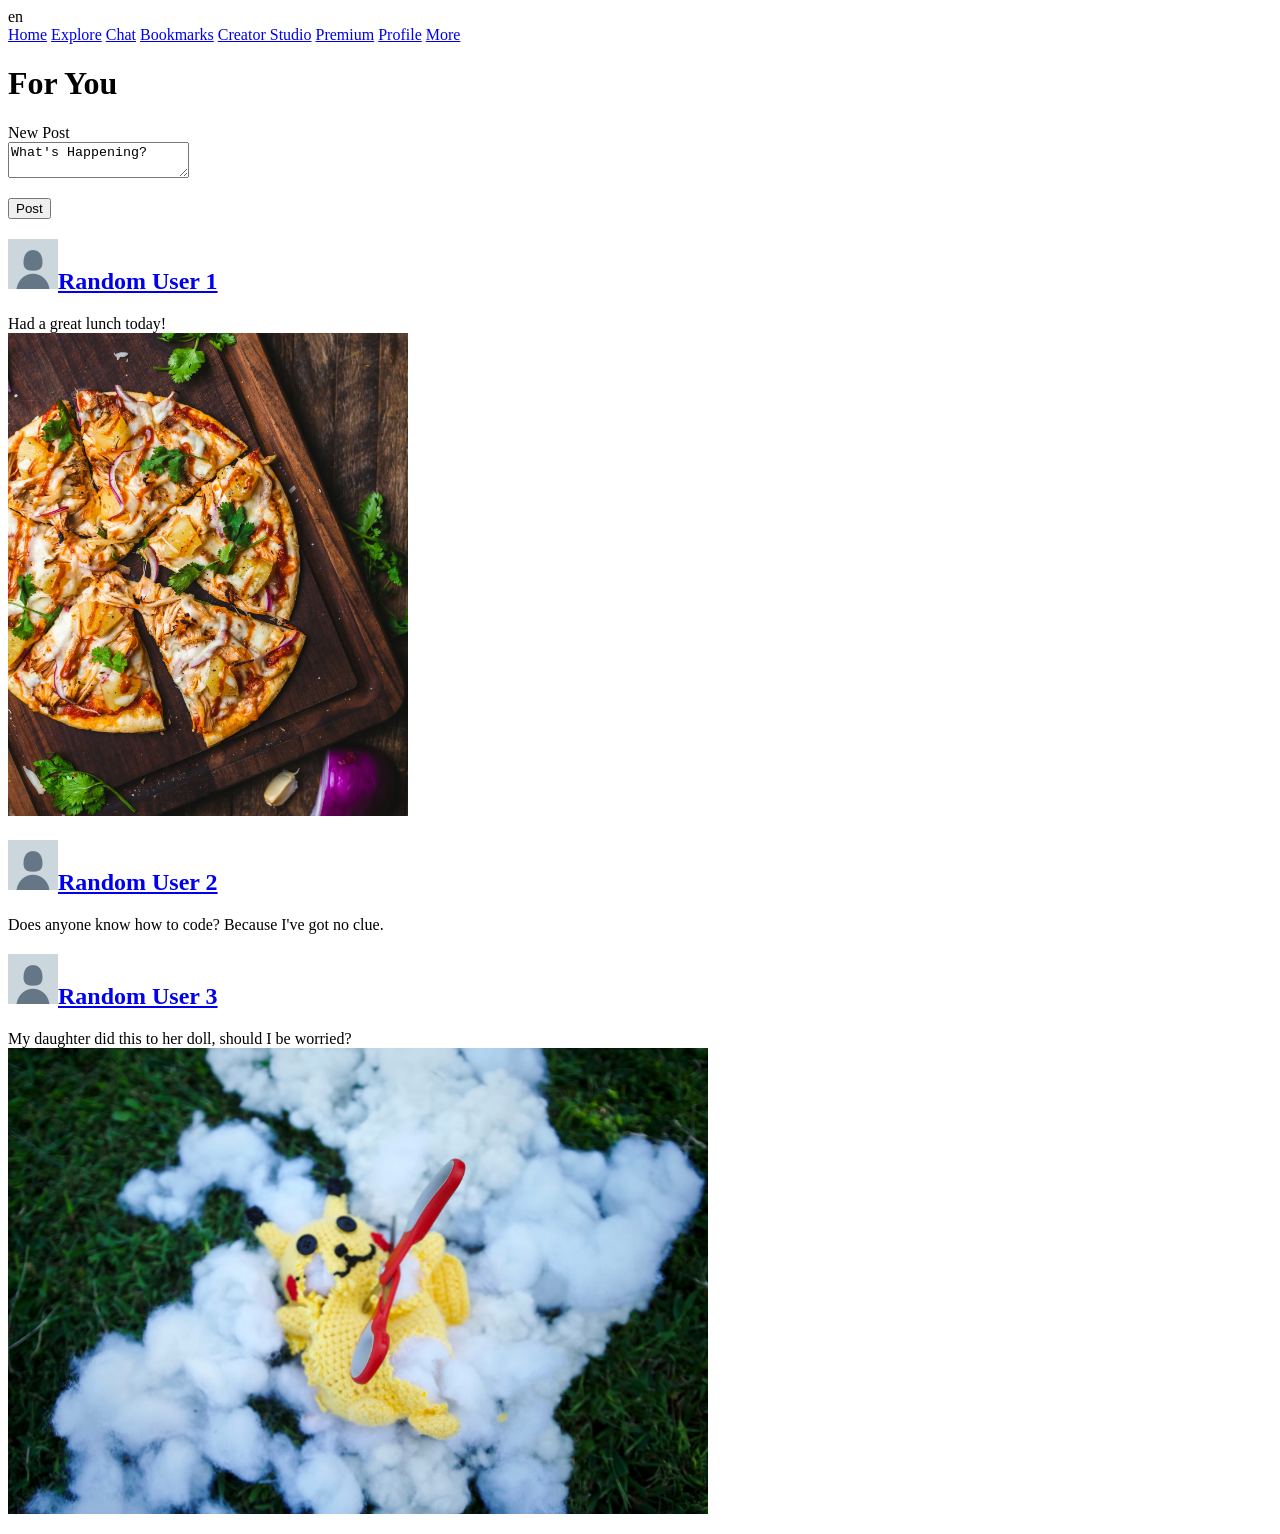
==== index.html @ c848cd58 "Add files via upload" ====
<!DOCTYPE html>
<lang>en</lang>
<head>
    <title>Twitter Clone</title>
</head>

<body>

<nav>
    <a href="/index">Home</a>
    <a href="/explore">Explore</a>
    <a href="/chat">Chat</a>
    <a href="/bookmarks">Bookmarks</a>
    <a href="/creatorstudio">Creator Studio</a>
    <a href="/premium">Premium</a>
    <a href="/profile">Profile</a>
    <a href="/more">More</a>
</nav>

<h1>For You</h1>
    <form>
        <p>New Post<br>
        <textarea>What's Happening?</textarea>
        </p>
        <input type="submit" value="Post">
    </form>
        
    <h2>
        <a href="/user1"><img src="photos/defaultpfp.png" alt="a simple gray silouette of a person" width="50">Random User 1</a>
    </h2>
        <p>Had a great lunch today!
        <br>
        <img src="photos/lunch.avif" alt="a good looking pizza" width="400"></p>
   
    <h2>
        <a href="/user2"><img src="photos/defaultpfp.png" alt="a simple gray silouette of a person" width="50">Random User 2</a>
    </h2>
        <p>Does anyone know how to code? Because I've got no clue.</p>

    <h2>
        <a href="/user3"><img src="photos/defaultpfp.png" alt="a simple gray sillouette of a person" width="50">Random User 3</a>
    </h2>
        <p>My daughter did this to her doll, should I be worried?
        <br>
        <img src="photos/pikachu.avif" alt="a knitted picachu doll that has been destroyed by scisors" width="700"></p>

</body>
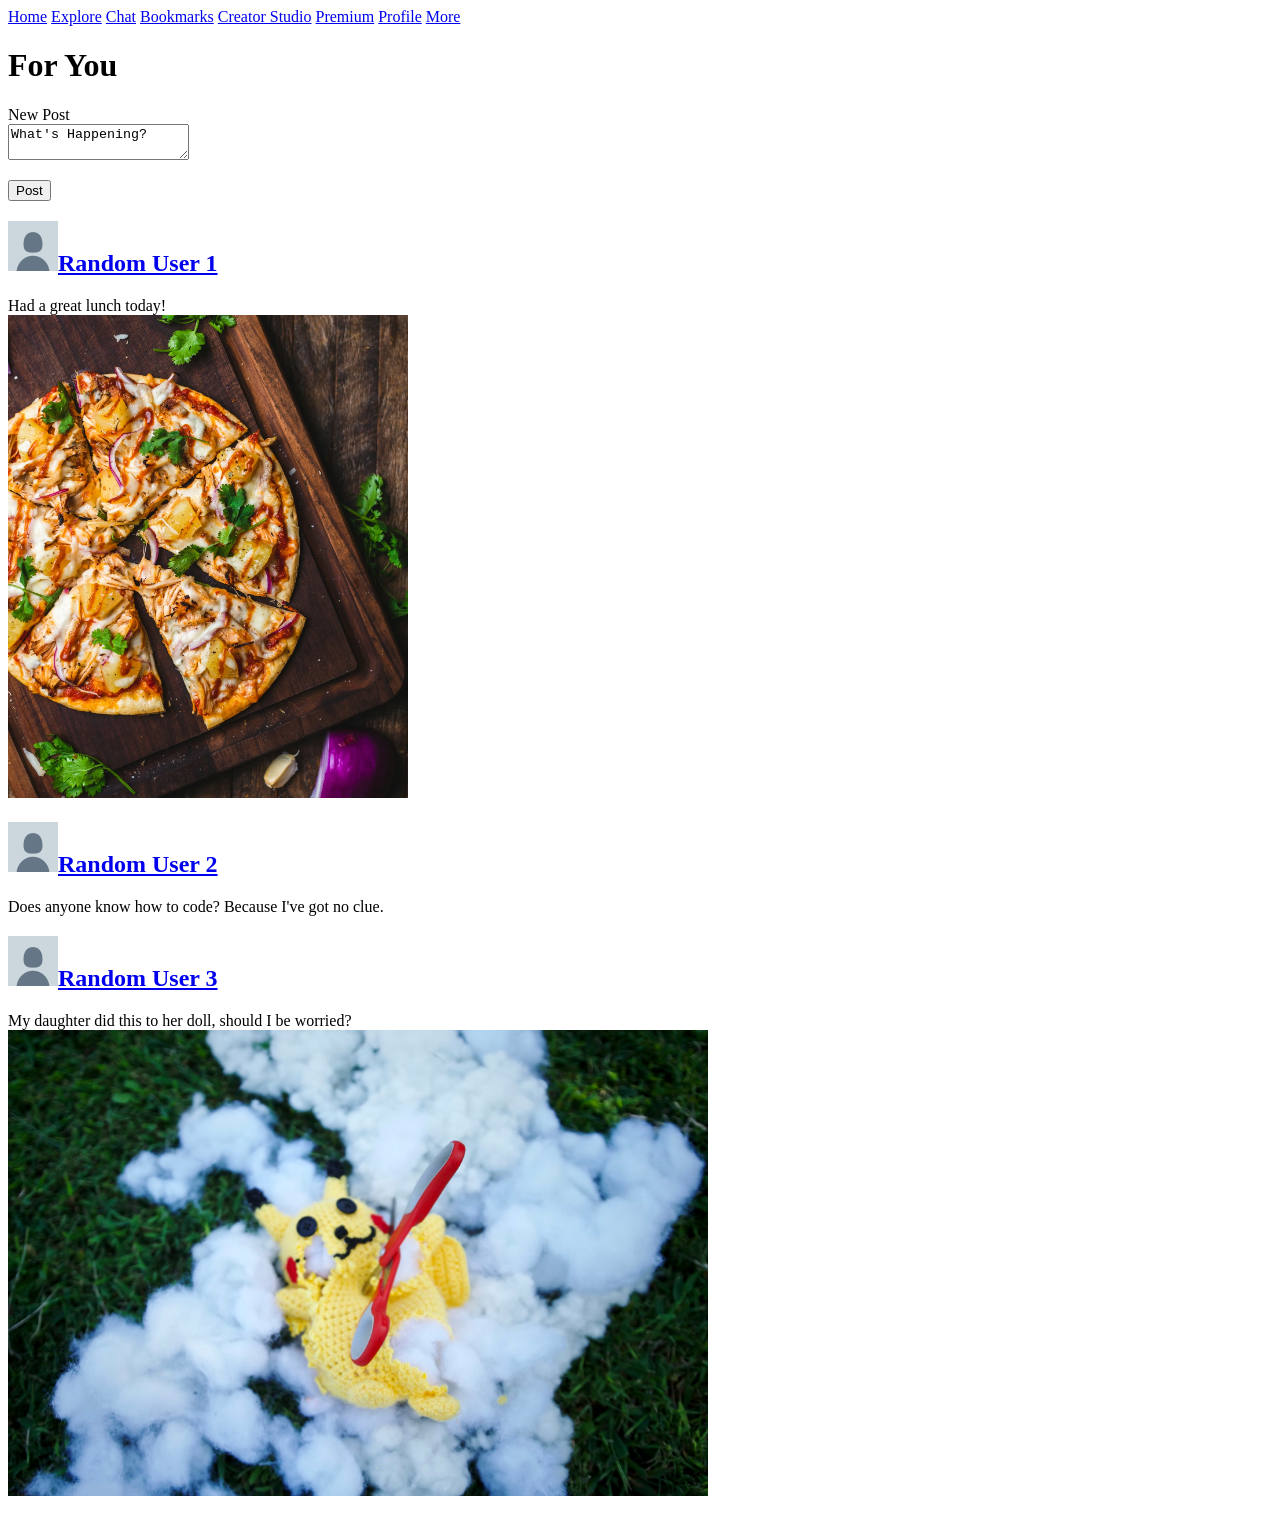
==== commit c9fbdde3: "Add files via upload" ====
--- a/index.html
+++ b/index.html
@@ -1,10 +1,7 @@
 <!DOCTYPE html>
-<lang>en</lang>
 <head>
     <title>Twitter Clone</title>
 </head>
-
-<body>
 
 <nav>
     <a href="/index">Home</a>
@@ -42,6 +39,4 @@
     </h2>
         <p>My daughter did this to her doll, should I be worried?
         <br>
-        <img src="photos/pikachu.avif" alt="a knitted picachu doll that has been destroyed by scisors" width="700"></p>
-
-</body>+        <img src="photos/pikachu.avif" alt="a knitted picachu doll that has been destroyed by scisors" width="700"></p>
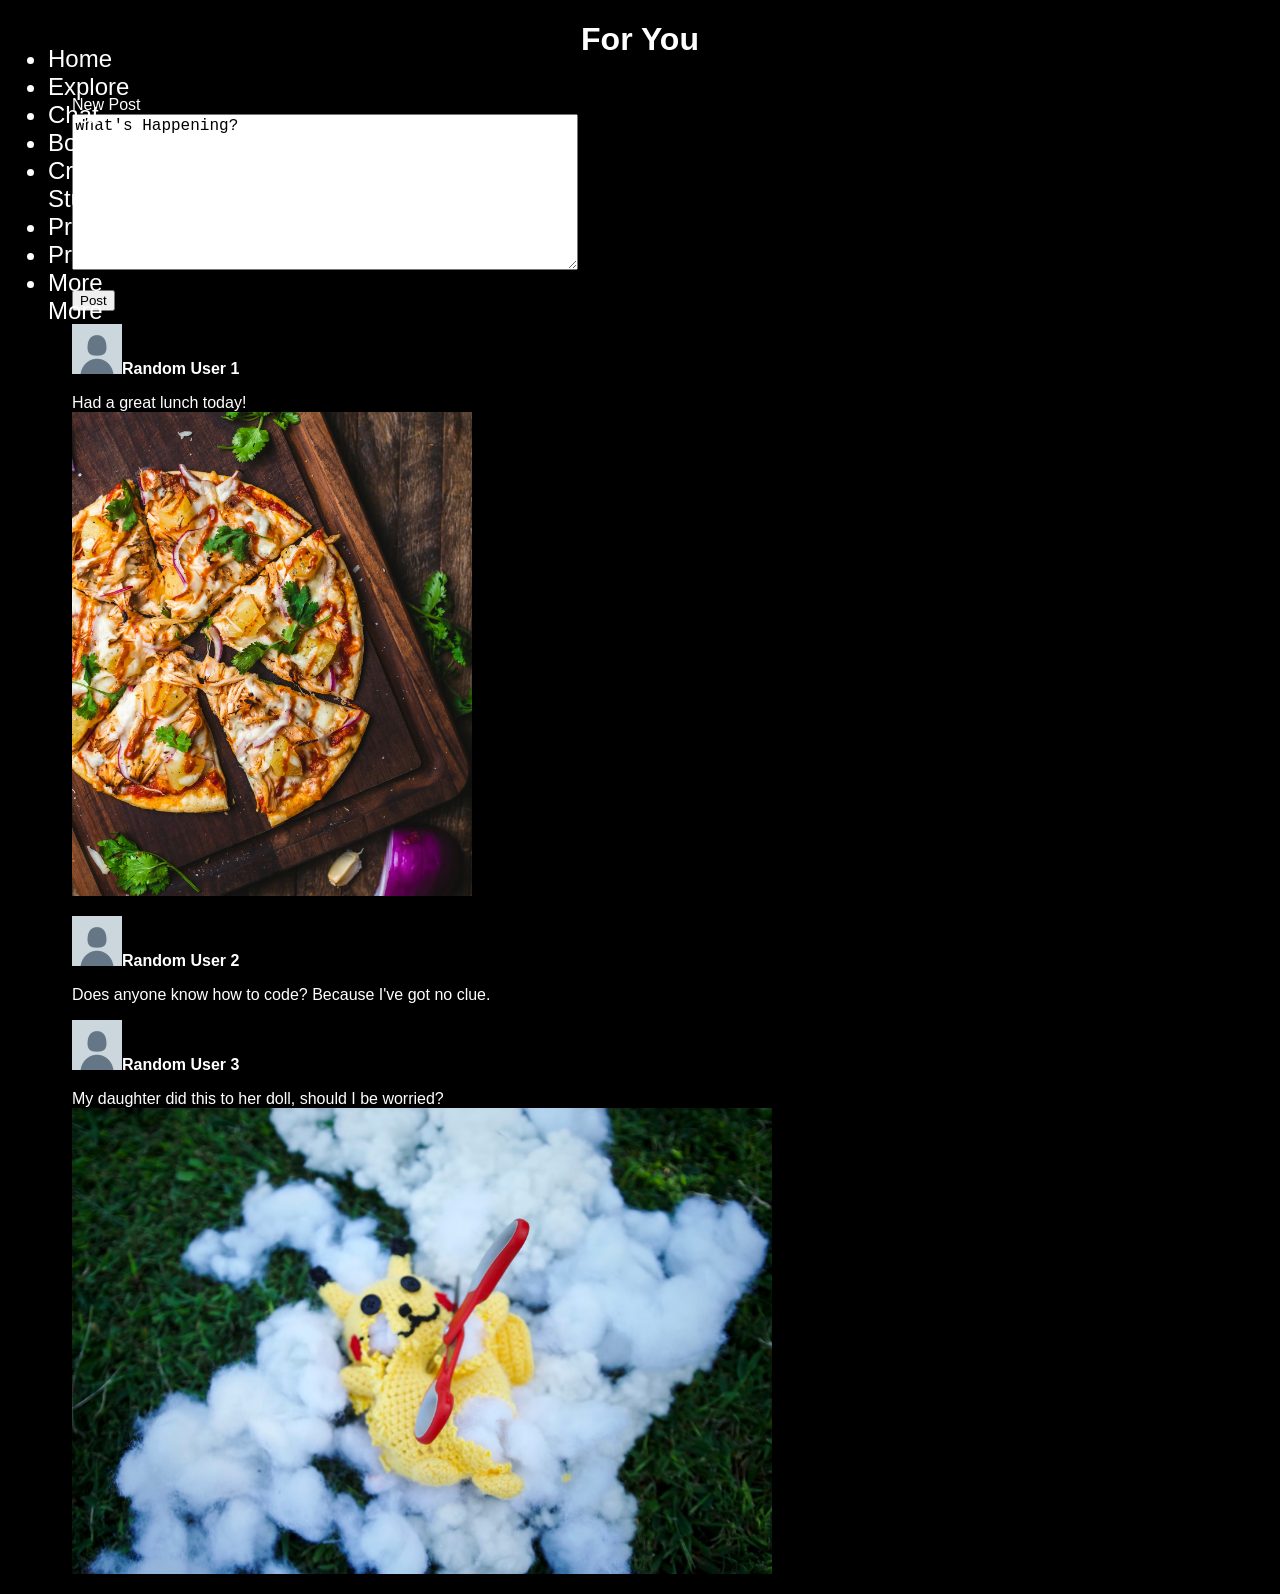
==== commit 92dea0c8: "Add files via upload" ====
--- a/index.html
+++ b/index.html
@@ -1,23 +1,31 @@
 <!DOCTYPE html>
+<html lang="en">
 <head>
+    <meta charset="UTF-8">
+    <meta name="viewport" content="width=device-width, initial-scale=1.0">
     <title>Twitter Clone</title>
+    <link rel="stylesheet" href="css/style.css">
 </head>
+<body>
 
 <nav>
-    <a href="/index">Home</a>
-    <a href="/explore">Explore</a>
-    <a href="/chat">Chat</a>
-    <a href="/bookmarks">Bookmarks</a>
-    <a href="/creatorstudio">Creator Studio</a>
-    <a href="/premium">Premium</a>
-    <a href="/profile">Profile</a>
-    <a href="/more">More</a>
+    <ul>
+    <li><a href="/index">Home</a></li>
+    <li><a href="/explore">Explore</a></li>
+    <li><a href="/chat">Chat</a></li>
+    <li><a href="/bookmarks">Bookmarks</a></li>
+    <li><a href="/creatorstudio">Creator Studio</a></li>
+    <li><a href="/premium">Premium</a></li>
+    <li><a href="/profile">Profile</a></li>
+    <li><a href="/more">More</a></li><a href="/more">More</a>
+    </ul>
 </nav>
-
+ 
 <h1>For You</h1>
+<span class="main">
     <form>
         <p>New Post<br>
-        <textarea>What's Happening?</textarea>
+            <textarea>What's Happening?</textarea>
         </p>
         <input type="submit" value="Post">
     </form>
@@ -39,4 +47,5 @@
     </h2>
         <p>My daughter did this to her doll, should I be worried?
         <br>
-        <img src="photos/pikachu.avif" alt="a knitted picachu doll that has been destroyed by scisors" width="700"></p>+        <img src="photos/pikachu.avif" alt="a knitted picachu doll that has been destroyed by scisors" width="700"></p>
+</span>
--- a/css/style.css
+++ b/css/style.css
@@ -0,0 +1,43 @@
+body {
+    background-color: black;
+    color: white;
+    font-family: Arial, Helvetica, sans-serif;
+}
+
+nav {
+    position: fixed;
+    float: left;
+    width: 150px;
+    display: inline;
+    margin: 0;
+    padding: 0;
+    margin-right: 10px;
+    font-size: x-large;
+}
+
+.main {
+    float: right;
+    margin-right: 500px;
+}
+
+ h1 {
+        text-align: center;
+    }
+
+h2 {
+    font-size: medium;
+}
+textarea {
+    width: 500px;
+    height: 150px;
+    font-size: large;
+}
+
+a {
+    color: white;
+    text-decoration: none;
+}
+
+a:hover {
+    text-decoration: underline;
+}
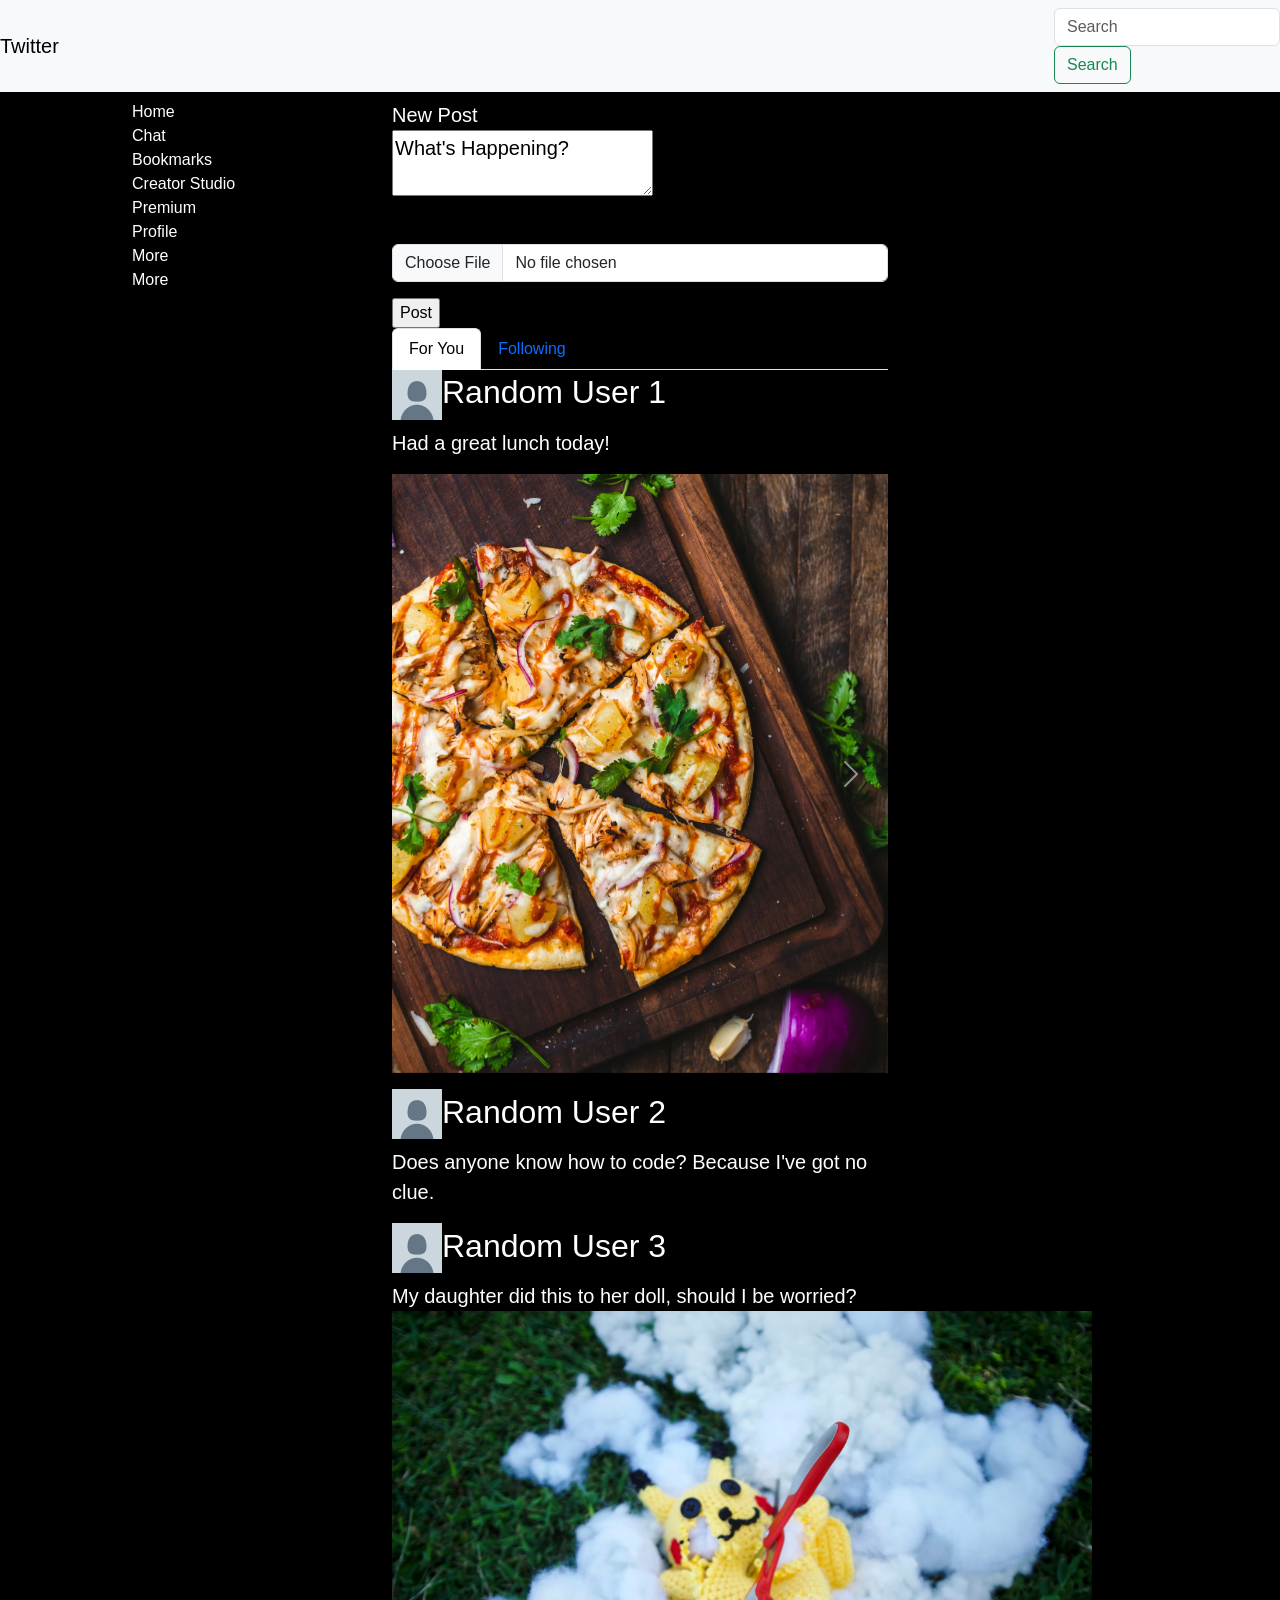
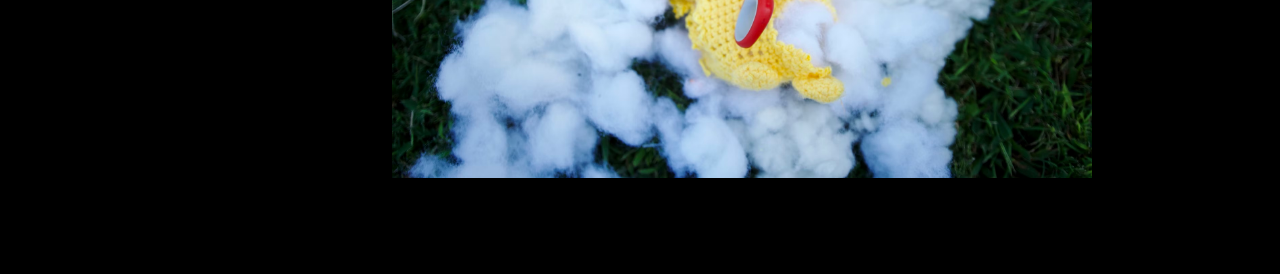
==== commit d498c4af: "Add files via upload" ====
--- a/index.html
+++ b/index.html
@@ -1,51 +1,118 @@
-<!DOCTYPE html>
+<!doctype html>
 <html lang="en">
-<head>
-    <meta charset="UTF-8">
-    <meta name="viewport" content="width=device-width, initial-scale=1.0">
-    <title>Twitter Clone</title>
-    <link rel="stylesheet" href="css/style.css">
-</head>
-<body>
+  <head>
+    <meta charset="utf-8">
+    <meta name="viewport" content="width=device-width, initial-scale=1">
+    <meta name="description" content="YOUR DESCRIPTION HERE">
+    <meta name="author" content="YOUR NAME HERE">
+    <title>Starter Template · Bootstrap v5.3.8</title>
 
-<nav>
-    <ul>
-    <li><a href="/index">Home</a></li>
-    <li><a href="/explore">Explore</a></li>
-    <li><a href="/chat">Chat</a></li>
-    <li><a href="/bookmarks">Bookmarks</a></li>
-    <li><a href="/creatorstudio">Creator Studio</a></li>
-    <li><a href="/premium">Premium</a></li>
-    <li><a href="/profile">Profile</a></li>
-    <li><a href="/more">More</a></li><a href="/more">More</a>
-    </ul>
+   <!-- Bootstrap v5.3.8 -->
+   <!-- LOAD BOOTSTRAP CSS - DO NOT DELETE -->
+    <link href="https://cdn.jsdelivr.net/npm/bootstrap@5.3.8/dist/css/bootstrap.min.css" rel="stylesheet" integrity="sha384-sRIl4kxILFvY47J16cr9ZwB07vP4J8+LH7qKQnuqkuIAvNWLzeN8tE5YBujZqJLB" crossorigin="anonymous">
+   <!-- END LOADING BOOTSTRAP CSS -->
+    
+   <!-- Custom styles - add your own CSS to this stylesheet -->
+    <link href="style.css" rel="stylesheet">
+  </head>
+  <body>
+    
+<nav class="navbar fixed-top navbar-expand-lg navbar-light bg-light">
+  <a class="navbar-brand" href="#">Twitter</a>
+  <div class="collapse navbar-collapse" id="navbarSupportedContent">
+    <form class="form-inline ms-auto my-2 my-lg-0">
+      <input class="form-control mr-sm-2" type="search" placeholder="Search" aria-label="Search">
+      <button class="btn btn-outline-success my-2 my-sm-0" type="submit">Search</button>
+    </form>
+  </div>
 </nav>
- 
-<h1>For You</h1>
-<span class="main">
-    <form>
-        <p>New Post<br>
-            <textarea>What's Happening?</textarea>
-        </p>
-        <input type="submit" value="Post">
-    </form>
-        
-    <h2>
-        <a href="/user1"><img src="photos/defaultpfp.png" alt="a simple gray silouette of a person" width="50">Random User 1</a>
-    </h2>
-        <p>Had a great lunch today!
-        <br>
-        <img src="photos/lunch.avif" alt="a good looking pizza" width="400"></p>
+
+<div style="max-width: 1200px; margin: 0 auto; padding: 80px;">
+  <div class="container-fluid">
+    <div class="row" style="margin-top: 20px;">
+      <div class="col-md-3">
+        <ul class="nav flex-column">
+         <li><a href="/index">Home</a></li>
+        <li><a href="/chat">Chat</a></li>
+         <li><a href="/bookmarks">Bookmarks</a></li>
+         <li><a href="/creatorstudio">Creator Studio</a></li>
+         <li><a href="/premium">Premium</a></li>
+         <li><a href="/profile">Profile</a></li>
+         <li><a href="/more">More</a></li><a href="/more">More</a>
+  </li>
+</nav>
+      </div>
+      <div class="col-md-6">
+        <span class="main">
+           <form>
+              <p class="lead">New Post<br>
+                    <textarea>What's Happening?</textarea>
+                      <div class="mb-3">
+                        <label for="formFile" class="form-label"></label>
+                       <input class="form-control" type="file" id="formFile">
+                      </div>
+                </p>
+               <input type="submit" value="Post">
+           </form>
+        <ul class="nav nav-tabs">
+  <li class="nav-item">
+    <a class="nav-link active" aria-current="page" href="#">For You</a>
+  </li>
+  <li class="nav-item">
+    <a class="nav-link" href="#">Following</a>
+  </li>
+
+</ul>
+           <h2>
+               <a href="/user1"><img src="photos/defaultpfp.png" alt="a simple gray silouette of a person" width="50">Random User 1</a>
+           </h2>
+                <p class="lead">Had a great lunch today!
+               <br>
+
+<div id="carouselExampleControls" class="carousel slide" data-bs-ride="carousel">
+  <div class="carousel-inner">
+    <div class="carousel-item active">
+      <img src="photos/lunch.avif" class="d-block w-100" alt="a good looking pizza">
+    </div>
+    <div class="carousel-item">
+      <img src="photos/soda.avif" class="d-block w-100" alt="two glasses of pepsi">
+    </div>
+    <div class="carousel-item">
+      <img src="photos/cake.jpg" class="d-block w-100" alt="a chocolate cake">
+    </div>
+  </div>
+  <button class="carousel-control-prev" type="button" data-bs-target="#carouselExampleControls" data-bs-slide="prev">
+    <span class="carousel-control-prev-icon" aria-hidden="true"></span>
+    <span class="visually-hidden">Previous</span>
+  </button>
+  <button class="carousel-control-next" type="button" data-bs-target="#carouselExampleControls" data-bs-slide="next">
+    <span class="carousel-control-next-icon" aria-hidden="true"></span>
+    <span class="visually-hidden">Next</span>
+  </button>
+</div>
+      </p>
    
-    <h2>
-        <a href="/user2"><img src="photos/defaultpfp.png" alt="a simple gray silouette of a person" width="50">Random User 2</a>
-    </h2>
-        <p>Does anyone know how to code? Because I've got no clue.</p>
+           <h2>
+              <a href="/user2"><img src="photos/defaultpfp.png" alt="a simple gray silouette of a person" width="50">Random User 2</a>
+           </h2>
+               <p class="lead">Does anyone know how to code? Because I've got no clue.</p>
 
-    <h2>
-        <a href="/user3"><img src="photos/defaultpfp.png" alt="a simple gray sillouette of a person" width="50">Random User 3</a>
-    </h2>
-        <p>My daughter did this to her doll, should I be worried?
-        <br>
-        <img src="photos/pikachu.avif" alt="a knitted picachu doll that has been destroyed by scisors" width="700"></p>
-</span>+          <h2>
+               <a href="/user3"><img src="photos/defaultpfp.png" alt="a simple gray sillouette of a person" width="50">Random User 3</a>
+          </h2>
+               <p class="lead">My daughter did this to her doll, should I be worried?
+               <br>
+                <img src="photos/pikachu.avif" alt="a knitted picachu doll that has been destroyed by scisors" width="700"></p>
+        </span>
+      </div>
+      <div class="col-md-3"></div>
+    </div>
+  </div>
+</div>
+
+<!-- LOAD BOOTSTRAP JAVASCRIPT - DO NOT DELETE -->
+<script src="https://cdn.jsdelivr.net/npm/bootstrap@5.3.8/dist/js/bootstrap.bundle.min.js" integrity="sha384-FKyoEForCGlyvwx9Hj09JcYn3nv7wiPVlz7YYwJrWVcXK/BmnVDxM+D2scQbITxI" crossorigin="anonymous"></script>
+<!-- END LOADING BOOTSTRAP JAVASCRIPT -->
+      
+  </body>
+</html>
--- a/style.css
+++ b/style.css
@@ -0,0 +1,15 @@
+/* ADD YOUR CUSTOM CSS TO THIS FILE BELOW */
+body {
+    background-color: black;
+    color: white;
+    font-family: Arial, Helvetica, sans-serif;
+}
+
+a {
+    color: white;
+    text-decoration: none;
+}
+
+a:hover {
+    text-decoration: underline;
+}
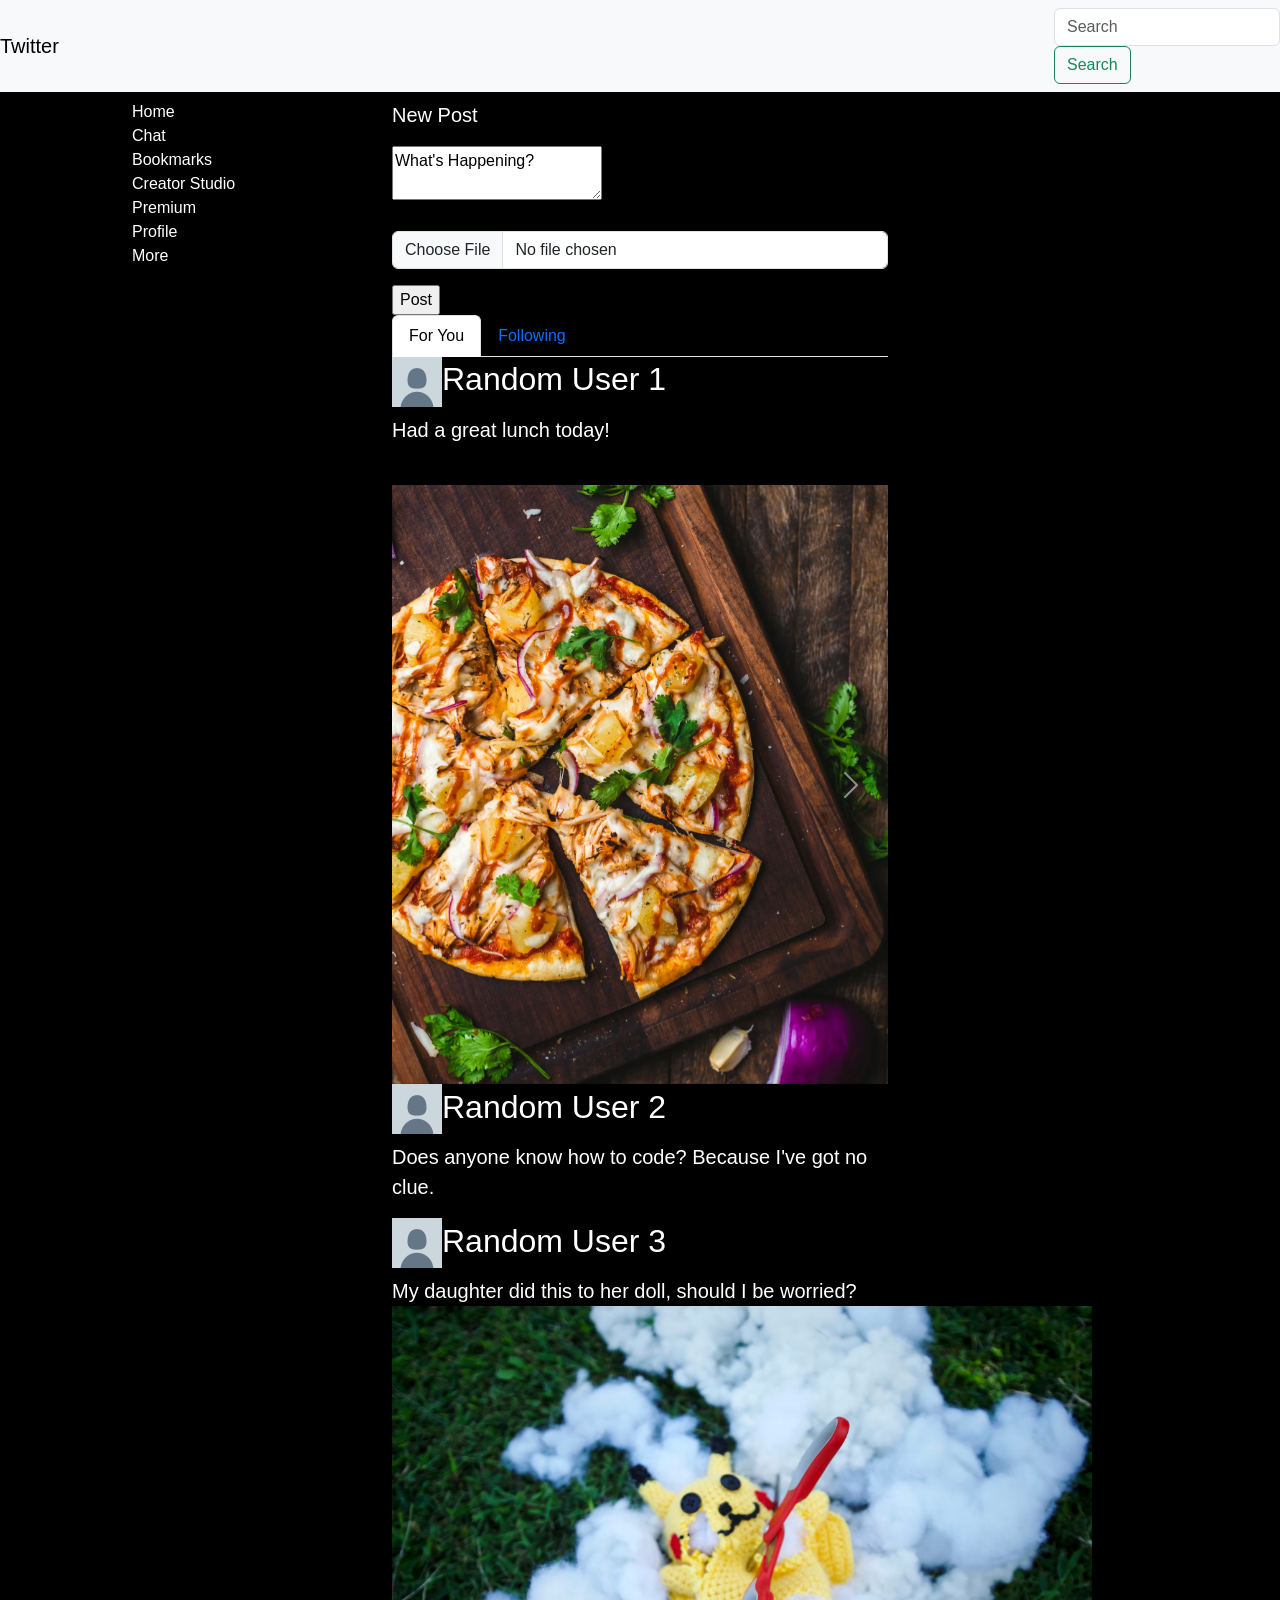
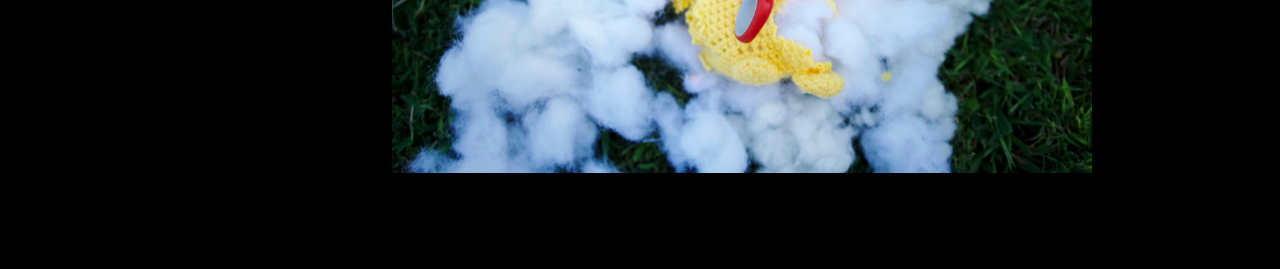
==== commit 07d39fc2: "Add files via upload" ====
--- a/index.html
+++ b/index.html
@@ -38,20 +38,19 @@
          <li><a href="/creatorstudio">Creator Studio</a></li>
          <li><a href="/premium">Premium</a></li>
          <li><a href="/profile">Profile</a></li>
-         <li><a href="/more">More</a></li><a href="/more">More</a>
+         <li><a href="/more">More</a></li>
+         </ul>
   </li>
-</nav>
-      </div>
+
+</div>
       <div class="col-md-6">
-        <span class="main">
            <form>
-              <p class="lead">New Post<br>
+              <p class="lead">New Post<br></p>
                     <textarea>What's Happening?</textarea>
                       <div class="mb-3">
                         <label for="formFile" class="form-label"></label>
                        <input class="form-control" type="file" id="formFile">
                       </div>
-                </p>
                <input type="submit" value="Post">
            </form>
         <ul class="nav nav-tabs">
@@ -66,7 +65,7 @@
            <h2>
                <a href="/user1"><img src="photos/defaultpfp.png" alt="a simple gray silouette of a person" width="50">Random User 1</a>
            </h2>
-                <p class="lead">Had a great lunch today!
+                <p class="lead">Had a great lunch today!</p>
                <br>
 
 <div id="carouselExampleControls" class="carousel slide" data-bs-ride="carousel">
@@ -89,9 +88,7 @@
     <span class="carousel-control-next-icon" aria-hidden="true"></span>
     <span class="visually-hidden">Next</span>
   </button>
-</div>
-      </p>
-   
+</div>   
            <h2>
               <a href="/user2"><img src="photos/defaultpfp.png" alt="a simple gray silouette of a person" width="50">Random User 2</a>
            </h2>
